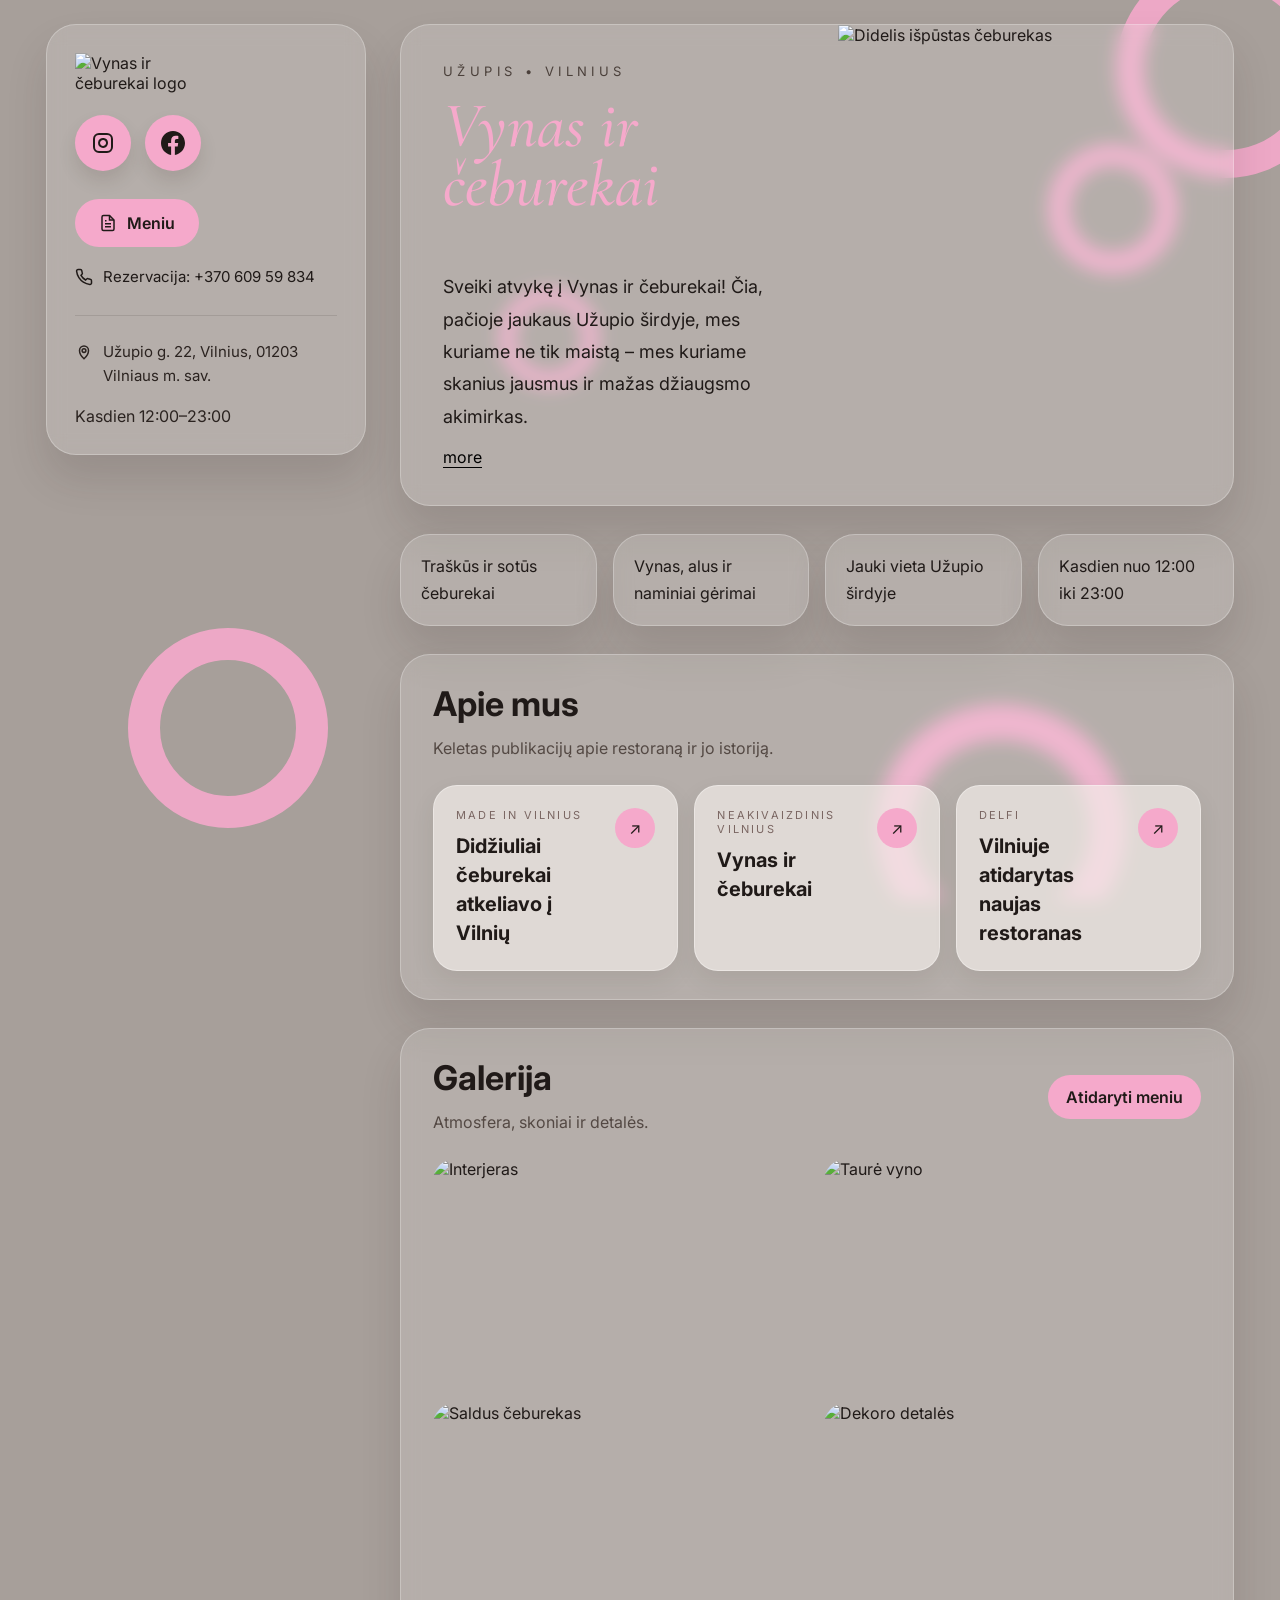
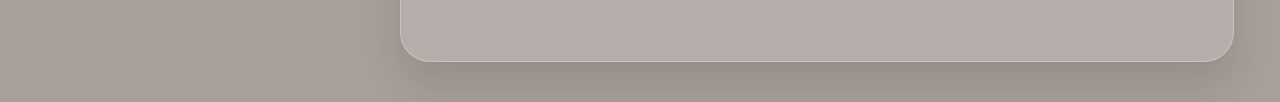
==== index.html @ b4a34dc0 "Add files via upload" ====
<!doctype html>
<html lang="lt">
  <head>
    <meta charset="UTF-8" />
    <meta name="viewport" content="width=device-width, initial-scale=1.0" />
    <title>Vynas ir čeburekai | Užupis, Vilnius</title>
    <meta
      name="description"
      content="Vynas ir čeburekai – jauki vieta Užupio širdyje: traškūs čeburekai, vynas, alus ir naminiai gėrimai. Užupio g. 22, Vilnius. Kasdien 12:00–23:00."
    />
    <link rel="preconnect" href="https://fonts.googleapis.com" />
    <link rel="preconnect" href="https://fonts.gstatic.com" crossorigin />
    <link href="https://fonts.googleapis.com/css2?family=Cormorant+Garamond:ital,wght@0,400;0,500;0,600;1,500&family=Inter:wght@400;500;600;700&display=swap" rel="stylesheet" />
    <link rel="stylesheet" href="style.css" />
  </head>
  <body>
    <div class="background-decor" aria-hidden="true">
      <span class="ring ring-1"></span>
      <span class="ring ring-2"></span>
      <span class="ring ring-3"></span>
      <span class="ring ring-4"></span>
      <span class="ring ring-5"></span>
    </div>

    <div class="page">
      <header class="layout">
        <aside class="sidebar card">
          <img src="logo.png" alt="Vynas ir čeburekai logo" class="logo" />

          <div class="socials">
            <a class="social-btn" href="https://www.instagram.com/vynas_ir_ceburekas_?igsh=MWhxOGYwc2ZreHYxZg%3D%3D&utm_source=qr" target="_blank" rel="noreferrer" aria-label="Instagram">
              <svg viewBox="0 0 24 24" fill="none" stroke="currentColor" stroke-width="2"><rect x="3" y="3" width="18" height="18" rx="5"></rect><path d="M16 11.37A4 4 0 1 1 12.63 8 4 4 0 0 1 16 11.37z"></path><line x1="17.5" y1="6.5" x2="17.51" y2="6.5"></line></svg>
            </a>
            <a class="social-btn" href="https://www.facebook.com/share/1DvEZTbnQq/?mibextid=wwXIfr" target="_blank" rel="noreferrer" aria-label="Facebook">
              <svg viewBox="0 0 24 24" fill="currentColor"><path d="M24 12.07C24 5.4 18.63 0 12 0S0 5.4 0 12.07c0 6.03 4.39 11.03 10.12 11.93v-8.44H7.08v-3.5h3.04V9.41c0-3.03 1.79-4.7 4.53-4.7 1.31 0 2.68.24 2.68.24v2.98h-1.51c-1.49 0-1.95.93-1.95 1.88v2.25h3.32l-.53 3.5h-2.79V24C19.61 23.1 24 18.1 24 12.07Z"></path></svg>
            </a>
          </div>

          <div class="sidebar-actions">
            <a class="menu-button" href="menu.pdf" target="_blank" rel="noreferrer">
              <svg viewBox="0 0 24 24" fill="none" stroke="currentColor" stroke-width="2"><path d="M14 2H6a2 2 0 0 0-2 2v16a2 2 0 0 0 2 2h12a2 2 0 0 0 2-2V8z"></path><path d="M14 2v6h6"></path><path d="M16 13H8"></path><path d="M16 17H8"></path><path d="M10 9H8"></path></svg>
              Meniu
            </a>

            <a class="phone-link" href="tel:+37060959834">
              <svg viewBox="0 0 24 24" fill="none" stroke="currentColor" stroke-width="2"><path d="M22 16.92v3a2 2 0 0 1-2.18 2 19.8 19.8 0 0 1-8.63-3.07 19.5 19.5 0 0 1-6-6A19.8 19.8 0 0 1 2.12 4.18 2 2 0 0 1 4.11 2h3a2 2 0 0 1 2 1.72c.12.9.33 1.78.62 2.62a2 2 0 0 1-.45 2.11L8 9.91a16 16 0 0 0 6.09 6.09l1.46-1.28a2 2 0 0 1 2.11-.45c.84.29 1.72.5 2.62.62A2 2 0 0 1 22 16.92Z"></path></svg>
              Rezervacija: +370 609 59 834
            </a>
          </div>

          <div class="sidebar-footer">
            <a class="address-link" href="https://maps.google.com/?q=Užupio+g.+22,+Vilnius,+01203" target="_blank" rel="noreferrer">
              <svg viewBox="0 0 24 24" fill="none" stroke="currentColor" stroke-width="2"><path d="M12 21s-6-5.33-6-11a6 6 0 1 1 12 0c0 5.67-6 11-6 11Z"></path><circle cx="12" cy="10" r="2.5"></circle></svg>
              <span>Užupio g. 22, Vilnius, 01203 Vilniaus m. sav.</span>
            </a>
            <p>Kasdien 12:00–23:00</p>
          </div>
        </aside>

        <main class="content">
          <section class="hero card">
            <div class="hero-text">
              <p class="eyebrow">UŽUPIS • VILNIUS</p>
              <h1>Vynas ir čeburekai</h1>
              <p id="introText" class="intro-text short">
                Sveiki atvykę į Vynas ir čeburekai! Čia, pačioje jaukaus Užupio širdyje, mes kuriame ne tik maistą – mes kuriame skanius jausmus ir mažas džiaugsmo akimirkas.
              </p>
              <button id="toggleText" class="more-button" type="button">more</button>
            </div>
            <div class="hero-image-wrap">
              <img src="images/hero-cheburek.jpg" alt="Didelis išpūstas čeburekas" class="hero-image" />
            </div>
          </section>

          <section class="highlights">
            <div class="highlight card">Traškūs ir sotūs čeburekai</div>
            <div class="highlight card">Vynas, alus ir naminiai gėrimai</div>
            <div class="highlight card">Jauki vieta Užupio širdyje</div>
            <div class="highlight card">Kasdien nuo 12:00 iki 23:00</div>
          </section>

          <section class="card section-card">
            <h2>Apie mus</h2>
            <p class="section-intro">Keletas publikacijų apie restoraną ir jo istoriją.</p>
            <div class="press-grid">
              <a class="press-card" href="https://madeinvilnius.lt/maistas/nauja-vietele/didziuliai-ceburekai-atkeliavo-i-vilniu-vieneto-kaina-gali-nustebinti/" target="_blank" rel="noreferrer">
                <div>
                  <p class="press-source">Made in Vilnius</p>
                  <h3>Didžiuliai čeburekai atkeliavo į Vilnių</h3>
                </div>
                <span class="link-icon">↗</span>
              </a>
              <a class="press-card" href="https://neakivaizdinisvilnius.lt/en/leisure/vynas-ir-ceburekai/" target="_blank" rel="noreferrer">
                <div>
                  <p class="press-source">Neakivaizdinis Vilnius</p>
                  <h3>Vynas ir čeburekai</h3>
                </div>
                <span class="link-icon">↗</span>
              </a>
              <a class="press-card" href="https://www.delfi.lt/maistas/kur-pavalgyti/vilniuje-atidarytas-naujas-restoranas-kur-galima-paragauti-milzinisku-cebureku-stebina-ne-tik-dydis-bet-ir-kaina-120036970" target="_blank" rel="noreferrer">
                <div>
                  <p class="press-source">Delfi</p>
                  <h3>Vilniuje atidarytas naujas restoranas</h3>
                </div>
                <span class="link-icon">↗</span>
              </a>
            </div>
          </section>

          <section class="card section-card">
            <div class="section-head">
              <div>
                <h2>Galerija</h2>
                <p class="section-intro">Atmosfera, skoniai ir detalės.</p>
              </div>
              <a class="menu-button menu-button-small" href="menu.pdf" target="_blank" rel="noreferrer">Atidaryti meniu</a>
            </div>
            <div class="gallery-grid">
              <img src="images/interior-shelf.jpg" alt="Interjeras" />
              <img src="images/wine-glass.jpg" alt="Taurė vyno" />
              <img src="images/sweet-cheburek.jpg" alt="Saldus čeburekas" />
              <img src="images/decor-bottles.jpg" alt="Dekoro detalės" />
            </div>
          </section>
        </main>
      </header>
    </div>

    <script src="script.js"></script>
  </body>
</html>
---- style.css ----
:root {
  --bg: #a79f9a;
  --card: rgba(255,255,255,0.16);
  --card-strong: rgba(243,238,233,0.68);
  --text: #201a18;
  --muted: #544944;
  --line: rgba(255,255,255,0.26);
  --pink: #f5a9cb;
  --pink-hover: #f7b8d3;
  --shadow: 0 24px 40px rgba(47, 33, 28, 0.13);
  --radius: 30px;
}

* { box-sizing: border-box; }
html { scroll-behavior: smooth; }
body {
  margin: 0;
  font-family: "Inter", system-ui, sans-serif;
  background: var(--bg);
  color: var(--text);
  min-height: 100vh;
}

a { color: inherit; text-decoration: none; }
button { font: inherit; }
img { display: block; max-width: 100%; }

.background-decor {
  position: fixed;
  inset: 0;
  overflow: hidden;
  pointer-events: none;
}
.ring {
  position: absolute;
  border-radius: 999px;
  border: 28px solid var(--pink);
  opacity: 0.9;
}
.ring-1 { width: 220px; height: 220px; top: -42px; right: -56px; }
.ring-2 { width: 100px; height: 100px; top: 32%; left: 39%; border-width: 16px; }
.ring-3 { width: 130px; height: 130px; top: 16%; right: 8%; border-width: 22px; }
.ring-4 { width: 200px; height: 200px; bottom: 8%; left: 10%; border-width: 32px; }
.ring-5 { width: 250px; height: 250px; bottom: -54px; right: 12%; border-width: 36px; }

.page {
  position: relative;
  z-index: 1;
  max-width: 1220px;
  margin: 0 auto;
  padding: 24px 16px 40px;
}
.layout {
  display: grid;
  grid-template-columns: 320px 1fr;
  gap: 34px;
  align-items: start;
}
.card {
  background: var(--card);
  border: 1px solid var(--line);
  box-shadow: var(--shadow);
  backdrop-filter: blur(9px);
  -webkit-backdrop-filter: blur(9px);
  border-radius: var(--radius);
}
.sidebar {
  position: sticky;
  top: 24px;
  padding: 28px;
}
.logo {
  width: 128px;
  height: auto;
}
.socials {
  display: flex;
  gap: 14px;
  margin-top: 22px;
}
.social-btn {
  width: 56px;
  height: 56px;
  border-radius: 999px;
  display: inline-flex;
  align-items: center;
  justify-content: center;
  background: var(--pink);
  box-shadow: 0 10px 18px rgba(47, 33, 28, 0.12);
  transition: transform .2s ease, background .2s ease;
}
.social-btn:hover { background: var(--pink-hover); transform: translateY(-1px); }
.social-btn svg { width: 24px; height: 24px; }
.sidebar-actions { margin-top: 28px; display: grid; gap: 18px; }
.menu-button {
  display: inline-flex;
  align-items: center;
  gap: 10px;
  width: fit-content;
  padding: 14px 24px;
  background: var(--pink);
  border-radius: 999px;
  font-weight: 600;
  transition: background .2s ease, transform .2s ease;
}
.menu-button:hover { background: var(--pink-hover); transform: translateY(-1px); }
.menu-button svg { width: 18px; height: 18px; }
.phone-link,
.address-link {
  display: flex;
  gap: 10px;
  align-items: flex-start;
  font-size: 15px;
  line-height: 1.6;
}
.phone-link svg,
.address-link svg { width: 18px; height: 18px; margin-top: 3px; flex: 0 0 auto; }
.sidebar-footer {
  margin-top: 26px;
  padding-top: 24px;
  border-top: 1px solid rgba(32,26,24,.12);
  color: #2b2320;
}
.sidebar-footer p { margin: 18px 0 0; }
.content { display: grid; gap: 28px; }
.hero {
  overflow: hidden;
  display: grid;
  grid-template-columns: 1.05fr 0.95fr;
  min-height: 360px;
}
.hero-text {
  padding: 38px 42px;
  display: flex;
  flex-direction: column;
  justify-content: center;
}
.eyebrow {
  margin: 0 0 18px;
  font-size: 13px;
  letter-spacing: 0.34em;
  color: #4b403b;
}
.hero h1 {
  margin: 0;
  font-family: "Cormorant Garamond", serif;
  font-style: italic;
  font-weight: 500;
  font-size: clamp(56px, 5vw, 76px);
  line-height: 0.92;
  color: var(--pink);
}
.intro-text {
  margin: 24px 0 0;
  max-width: 720px;
  font-size: 18px;
  line-height: 1.8;
  white-space: pre-line;
}
.more-button {
  margin-top: 14px;
  align-self: flex-start;
  background: transparent;
  border: 0;
  padding: 0;
  text-decoration: underline;
  text-underline-offset: 4px;
  cursor: pointer;
}
.hero-image-wrap {
  position: relative;
  min-height: 100%;
}
.hero-image {
  width: 100%;
  height: 100%;
  object-fit: cover;
  object-position: center;
}
.highlights {
  display: grid;
  grid-template-columns: repeat(4, minmax(0, 1fr));
  gap: 16px;
}
.highlight {
  padding: 18px 20px;
  line-height: 1.7;
}
.section-card { padding: 28px 32px; }
.section-head {
  display: flex;
  align-items: center;
  justify-content: space-between;
  gap: 18px;
  flex-wrap: wrap;
}
.section-card h2 {
  margin: 0;
  font-size: 34px;
}
.section-intro {
  margin: 10px 0 0;
  color: var(--muted);
  line-height: 1.8;
}
.press-grid {
  margin-top: 22px;
  display: grid;
  grid-template-columns: repeat(3, minmax(0, 1fr));
  gap: 16px;
}
.press-card {
  display: flex;
  justify-content: space-between;
  gap: 14px;
  padding: 22px;
  border-radius: 24px;
  background: var(--card-strong);
  border: 1px solid rgba(255,255,255,.35);
  box-shadow: 0 10px 24px rgba(47, 33, 28, 0.08);
  transition: transform .2s ease;
}
.press-card:hover { transform: translateY(-2px); }
.press-source {
  margin: 0;
  font-size: 11px;
  text-transform: uppercase;
  letter-spacing: 0.2em;
  color: #7a6662;
}
.press-card h3 {
  margin: 10px 0 0;
  font-size: 20px;
  line-height: 1.45;
}
.link-icon {
  width: 40px;
  height: 40px;
  border-radius: 999px;
  display: inline-flex;
  align-items: center;
  justify-content: center;
  background: var(--pink);
  flex: 0 0 auto;
}
.gallery-grid {
  margin-top: 22px;
  display: grid;
  grid-template-columns: repeat(2, minmax(0, 1fr));
  gap: 14px;
}
.gallery-grid img {
  width: 100%;
  height: 230px;
  object-fit: cover;
  border-radius: 22px;
  transition: transform .35s ease;
}
.gallery-grid img:hover { transform: scale(1.02); }
.menu-button-small { padding: 12px 18px; }

@media (max-width: 1024px) {
  .layout { grid-template-columns: 1fr; }
  .sidebar { position: static; }
  .hero { grid-template-columns: 1fr; }
  .hero-text { padding-bottom: 24px; }
  .hero-image-wrap { height: 340px; }
  .highlights { grid-template-columns: repeat(2, minmax(0, 1fr)); }
  .press-grid { grid-template-columns: 1fr; }
}

@media (max-width: 640px) {
  .page { padding: 16px 12px 32px; }
  .sidebar { padding: 22px; }
  .logo { width: 112px; }
  .hero-text { padding: 28px 22px 20px; }
  .eyebrow { margin-bottom: 14px; }
  .hero h1 { font-size: 56px; }
  .intro-text { font-size: 17px; line-height: 1.75; }
  .hero-image-wrap { height: 260px; }
  .highlights { grid-template-columns: 1fr; }
  .section-card { padding: 22px; }
  .section-card h2 { font-size: 30px; }
  .gallery-grid { grid-template-columns: 1fr 1fr; gap: 10px; }
  .gallery-grid img { height: 160px; }
  .ring-1 { width: 170px; height: 170px; }
  .ring-4 { width: 140px; height: 140px; }
  .ring-5 { width: 180px; height: 180px; }
}
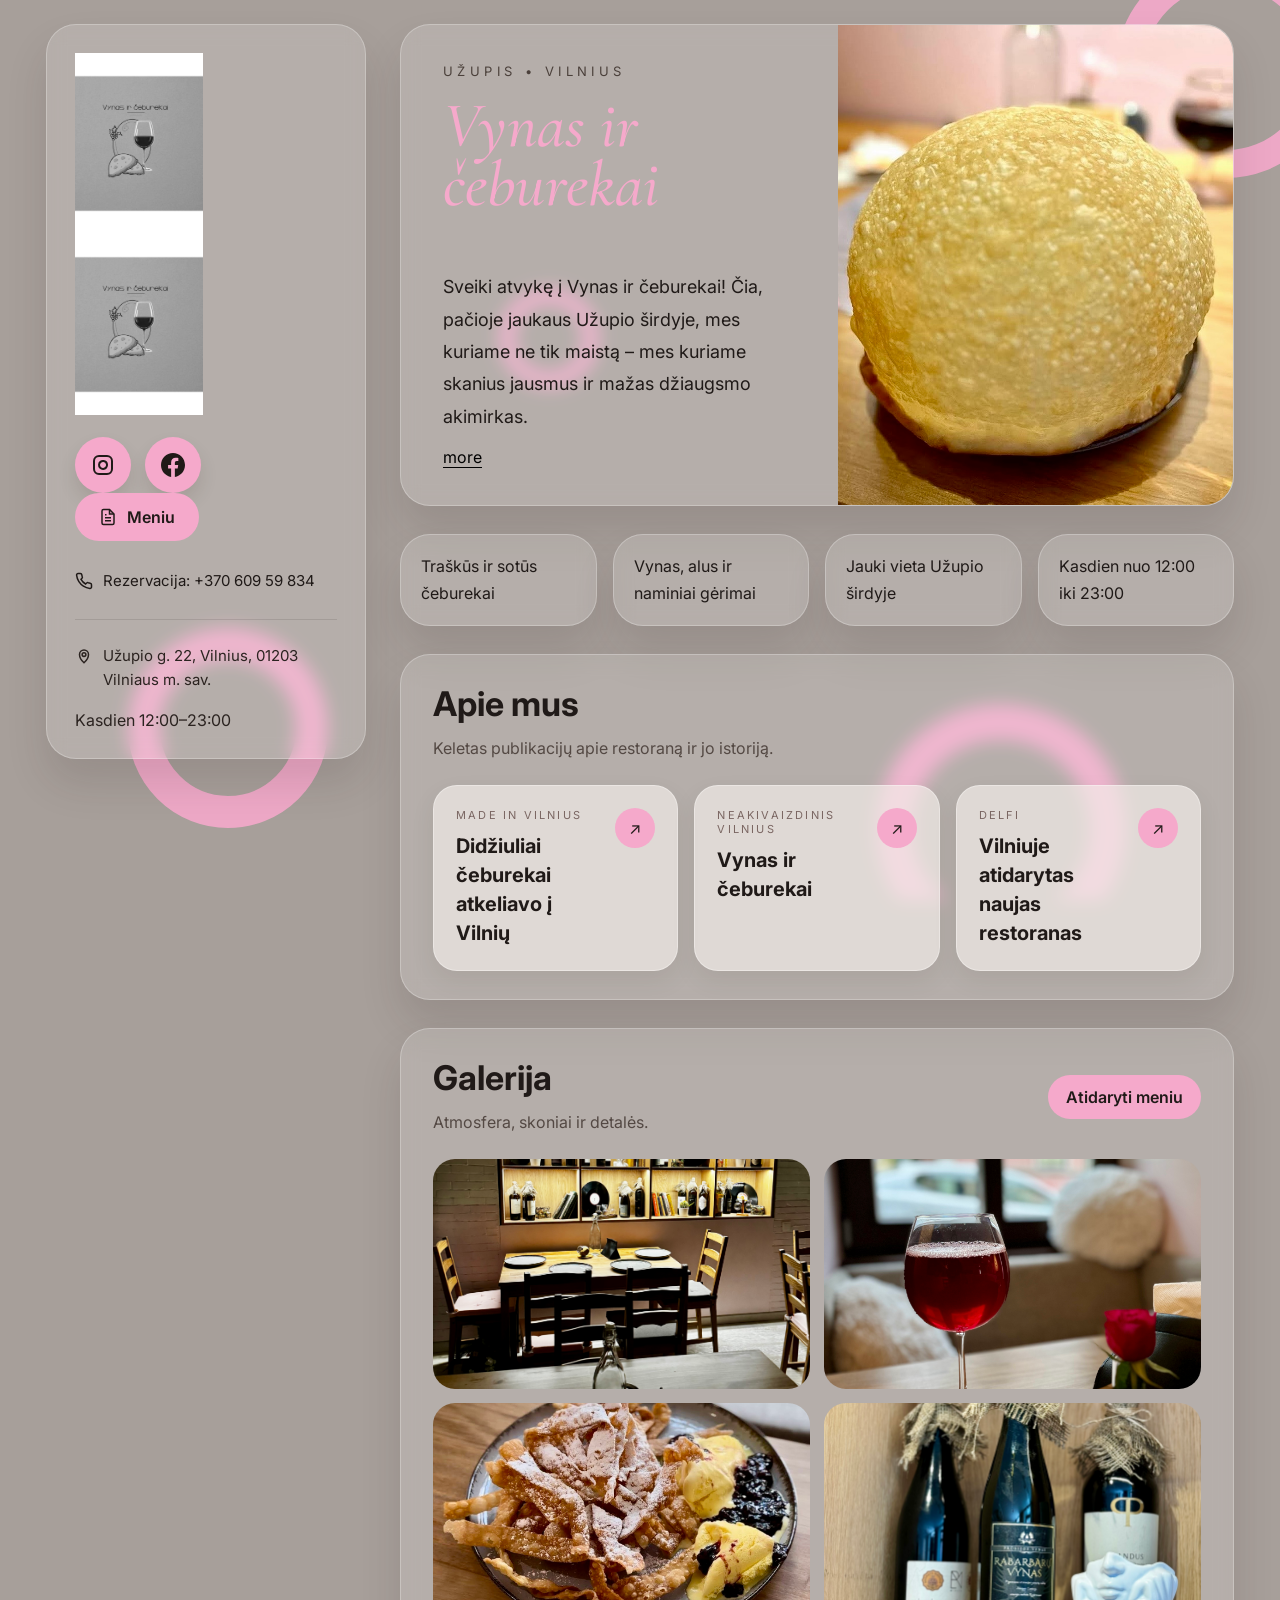
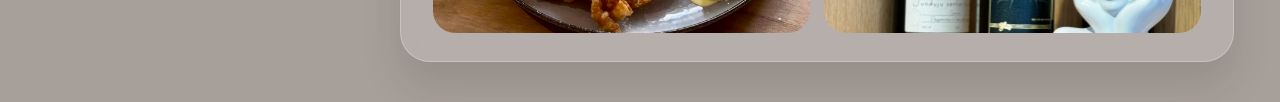
==== commit 757bc506: "Update index.html" ====
--- a/index.html
+++ b/index.html
@@ -27,26 +27,32 @@
         <aside class="sidebar card">
           <img src="logo.png" alt="Vynas ir čeburekai logo" class="logo" />
 
-          <div class="socials">
-            <a class="social-btn" href="https://www.instagram.com/vynas_ir_ceburekas_?igsh=MWhxOGYwc2ZreHYxZg%3D%3D&utm_source=qr" target="_blank" rel="noreferrer" aria-label="Instagram">
-              <svg viewBox="0 0 24 24" fill="none" stroke="currentColor" stroke-width="2"><rect x="3" y="3" width="18" height="18" rx="5"></rect><path d="M16 11.37A4 4 0 1 1 12.63 8 4 4 0 0 1 16 11.37z"></path><line x1="17.5" y1="6.5" x2="17.51" y2="6.5"></line></svg>
-            </a>
-            <a class="social-btn" href="https://www.facebook.com/share/1DvEZTbnQq/?mibextid=wwXIfr" target="_blank" rel="noreferrer" aria-label="Facebook">
-              <svg viewBox="0 0 24 24" fill="currentColor"><path d="M24 12.07C24 5.4 18.63 0 12 0S0 5.4 0 12.07c0 6.03 4.39 11.03 10.12 11.93v-8.44H7.08v-3.5h3.04V9.41c0-3.03 1.79-4.7 4.53-4.7 1.31 0 2.68.24 2.68.24v2.98h-1.51c-1.49 0-1.95.93-1.95 1.88v2.25h3.32l-.53 3.5h-2.79V24C19.61 23.1 24 18.1 24 12.07Z"></path></svg>
-            </a>
-          </div>
+         <div class="sidebar-top">
+  <img src="logo.png" alt="Vynas ir čeburekai logo" class="logo" />
 
-          <div class="sidebar-actions">
-            <a class="menu-button" href="menu.pdf" target="_blank" rel="noreferrer">
-              <svg viewBox="0 0 24 24" fill="none" stroke="currentColor" stroke-width="2"><path d="M14 2H6a2 2 0 0 0-2 2v16a2 2 0 0 0 2 2h12a2 2 0 0 0 2-2V8z"></path><path d="M14 2v6h6"></path><path d="M16 13H8"></path><path d="M16 17H8"></path><path d="M10 9H8"></path></svg>
-              Meniu
-            </a>
+  <div class="sidebar-top-right">
+    <div class="socials">
+      <a class="social-btn" href="https://www.instagram.com/vynas_ir_ceburekas_?igsh=MWhxOGYwc2ZreHYxZg%3D%3D&utm_source=qr" target="_blank" rel="noreferrer" aria-label="Instagram">
+        <svg viewBox="0 0 24 24" fill="none" stroke="currentColor" stroke-width="2"><rect x="3" y="3" width="18" height="18" rx="5"></rect><path d="M16 11.37A4 4 0 1 1 12.63 8 4 4 0 0 1 16 11.37z"></path><line x1="17.5" y1="6.5" x2="17.51" y2="6.5"></line></svg>
+      </a>
+      <a class="social-btn" href="https://www.facebook.com/share/1DvEZTbnQq/?mibextid=wwXIfr" target="_blank" rel="noreferrer" aria-label="Facebook">
+        <svg viewBox="0 0 24 24" fill="currentColor"><path d="M24 12.07C24 5.4 18.63 0 12 0S0 5.4 0 12.07c0 6.03 4.39 11.03 10.12 11.93v-8.44H7.08v-3.5h3.04V9.41c0-3.03 1.79-4.7 4.53-4.7 1.31 0 2.68.24 2.68.24v2.98h-1.51c-1.49 0-1.95.93-1.95 1.88v2.25h3.32l-.53 3.5h-2.79V24C19.61 23.1 24 18.1 24 12.07Z"></path></svg>
+      </a>
+    </div>
 
-            <a class="phone-link" href="tel:+37060959834">
-              <svg viewBox="0 0 24 24" fill="none" stroke="currentColor" stroke-width="2"><path d="M22 16.92v3a2 2 0 0 1-2.18 2 19.8 19.8 0 0 1-8.63-3.07 19.5 19.5 0 0 1-6-6A19.8 19.8 0 0 1 2.12 4.18 2 2 0 0 1 4.11 2h3a2 2 0 0 1 2 1.72c.12.9.33 1.78.62 2.62a2 2 0 0 1-.45 2.11L8 9.91a16 16 0 0 0 6.09 6.09l1.46-1.28a2 2 0 0 1 2.11-.45c.84.29 1.72.5 2.62.62A2 2 0 0 1 22 16.92Z"></path></svg>
-              Rezervacija: +370 609 59 834
-            </a>
-          </div>
+    <a class="menu-button" href="menu.pdf" target="_blank" rel="noreferrer">
+      <svg viewBox="0 0 24 24" fill="none" stroke="currentColor" stroke-width="2"><path d="M14 2H6a2 2 0 0 0-2 2v16a2 2 0 0 0 2 2h12a2 2 0 0 0 2-2V8z"></path><path d="M14 2v6h6"></path><path d="M16 13H8"></path><path d="M16 17H8"></path><path d="M10 9H8"></path></svg>
+      Meniu
+    </a>
+  </div>
+</div>
+
+<div class="sidebar-actions">
+  <a class="phone-link" href="tel:+37060959834">
+    <svg viewBox="0 0 24 24" fill="none" stroke="currentColor" stroke-width="2"><path d="M22 16.92v3a2 2 0 0 1-2.18 2 19.8 19.8 0 0 1-8.63-3.07 19.5 19.5 0 0 1-6-6A19.8 19.8 0 0 1 2.12 4.18 2 2 0 0 1 4.11 2h3a2 2 0 0 1 2 1.72c.12.9.33 1.78.62 2.62a2 2 0 0 1-.45 2.11L8 9.91a16 16 0 0 0 6.09 6.09l1.46-1.28a2 2 0 0 1 2.11-.45c.84.29 1.72.5 2.62.62A2 2 0 0 1 22 16.92Z"></path></svg>
+    Rezervacija: +370 609 59 834
+  </a>
+</div>
 
           <div class="sidebar-footer">
             <a class="address-link" href="https://maps.google.com/?q=Užupio+g.+22,+Vilnius,+01203" target="_blank" rel="noreferrer">
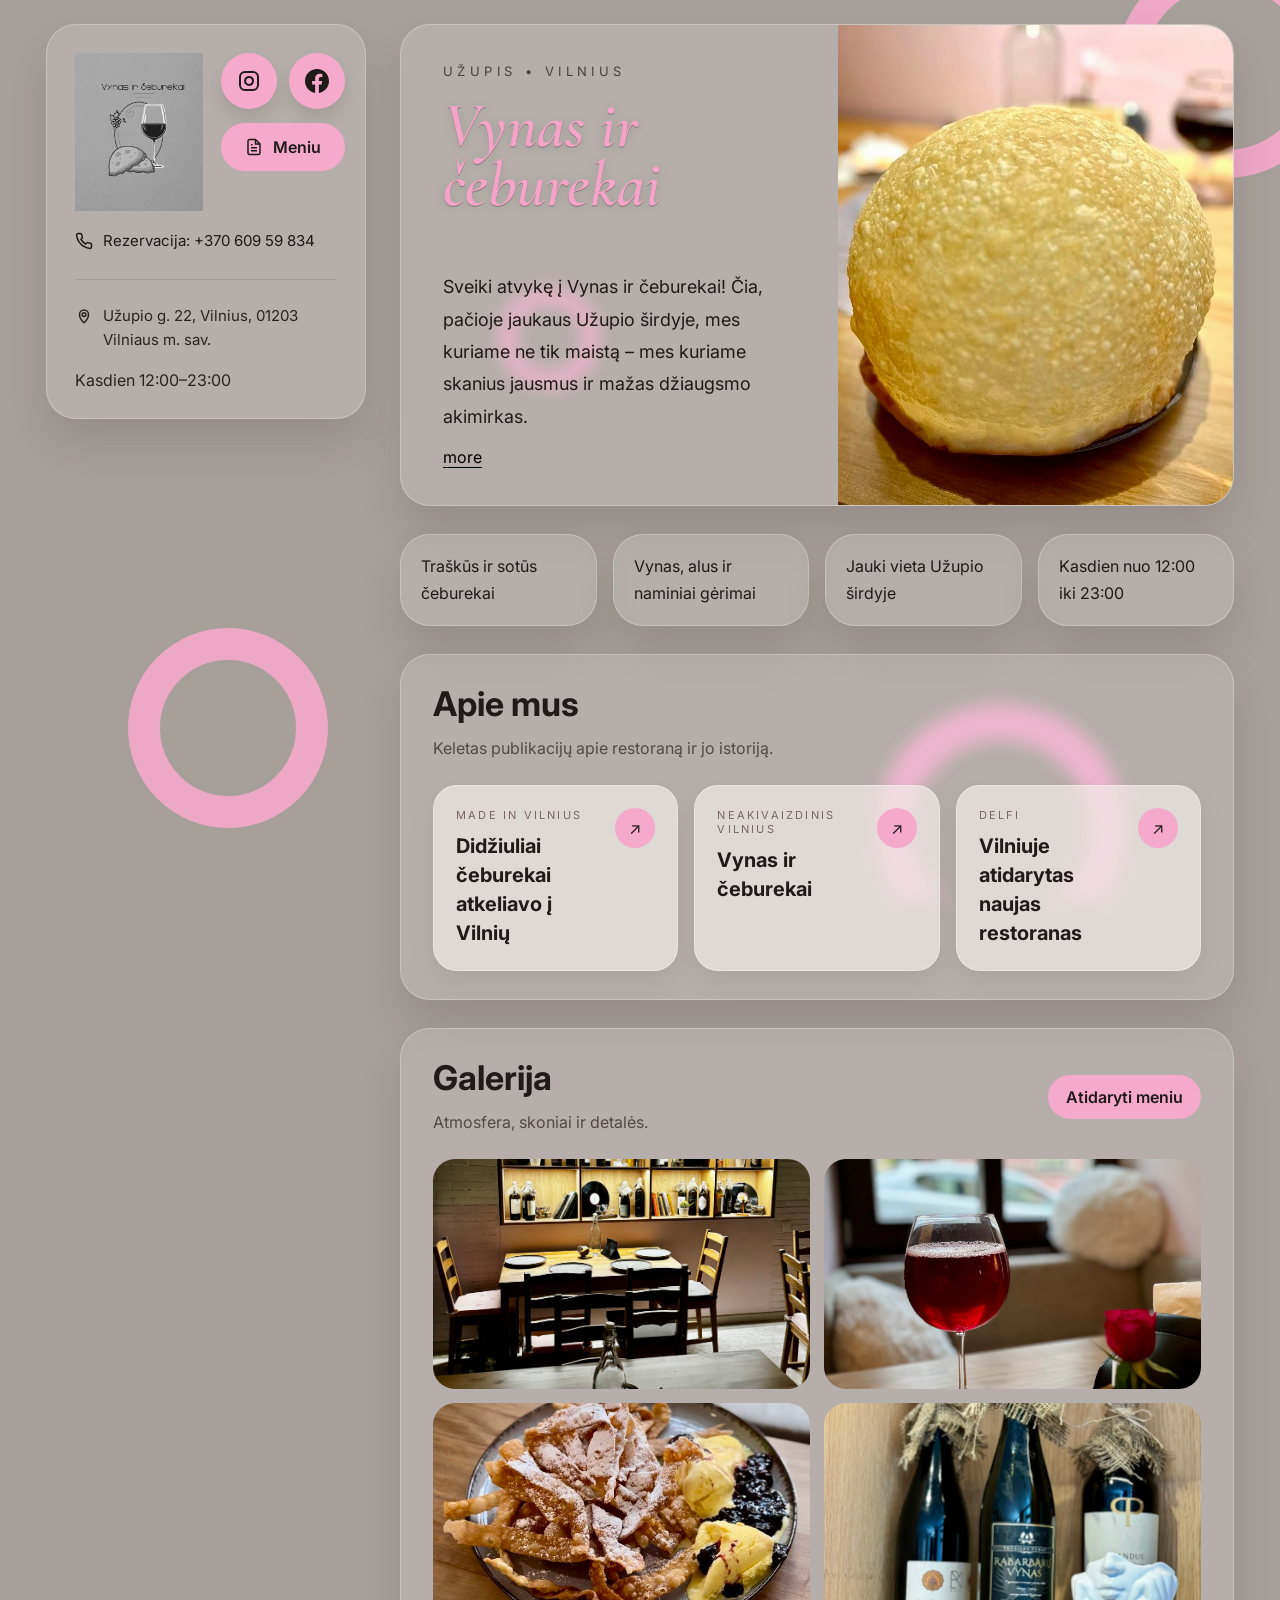
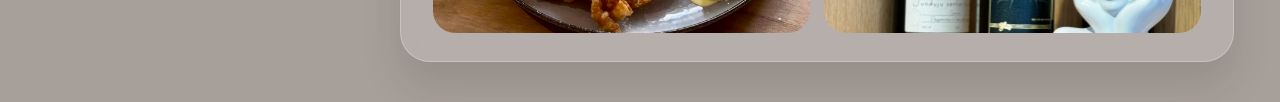
==== commit ed89884a: "Update index.html" ====
--- a/index.html
+++ b/index.html
@@ -25,8 +25,7 @@
     <div class="page">
       <header class="layout">
         <aside class="sidebar card">
-          <img src="logo.png" alt="Vynas ir čeburekai logo" class="logo" />
-
+         
          <div class="sidebar-top">
   <img src="logo.png" alt="Vynas ir čeburekai logo" class="logo" />
 
--- a/style.css
+++ b/style.css
@@ -72,11 +72,30 @@
 .logo {
   width: 128px;
   height: auto;
+  }
+  .sidebar-top {
+  display: flex;
+  align-items: flex-start;
+  justify-content: space-between;
+  gap: 18px;
+}
+
+.sidebar-top-right {
+  display: flex;
+  flex-direction: column;
+  align-items: flex-start;
+  gap: 14px;
+  flex: 1;
+}
+
+.sidebar-top-right .menu-button {
+  width: 100%;
+  justify-content: center;
 }
 .socials {
   display: flex;
-  gap: 14px;
-  margin-top: 22px;
+  gap: 12px;
+  margin-top: 0;
 }
 .social-btn {
   width: 56px;
@@ -91,7 +110,7 @@
 }
 .social-btn:hover { background: var(--pink-hover); transform: translateY(-1px); }
 .social-btn svg { width: 24px; height: 24px; }
-.sidebar-actions { margin-top: 28px; display: grid; gap: 18px; }
+.sidebar-actions { margin-top: 18px; display: grid; gap: 16px; }
 .menu-button {
   display: inline-flex;
   align-items: center;
@@ -145,10 +164,13 @@
   margin: 0;
   font-family: "Cormorant Garamond", serif;
   font-style: italic;
-  font-weight: 500;
+  font-weight: 600;
   font-size: clamp(56px, 5vw, 76px);
   line-height: 0.92;
-  color: var(--pink);
+  color: #f3a4c8;
+  text-shadow:
+    0 1px 0 rgba(77, 64, 59, 0.45),
+    0 2px 10px rgba(77, 64, 59, 0.18);
 }
 .intro-text {
   margin: 24px 0 0;
@@ -286,4 +308,32 @@
   .ring-1 { width: 170px; height: 170px; }
   .ring-4 { width: 140px; height: 140px; }
   .ring-5 { width: 180px; height: 180px; }
-}
+    .sidebar-top {
+    align-items: center;
+  }
+
+  .sidebar-top-right {
+    gap: 12px;
+  }
+
+  .sidebar-top-right .menu-button {
+    padding: 12px 18px;
+  }
+
+  .social-btn {
+    width: 52px;
+    height: 52px;
+  }
+
+  .hero h1 {
+    font-size: 60px;
+    text-shadow:
+      0 1px 0 rgba(77, 64, 59, 0.55),
+      0 2px 14px rgba(77, 64, 59, 0.22);
+  }
+
+  .ring-2,
+  .ring-3 {
+    opacity: 0.35;
+  }
+}
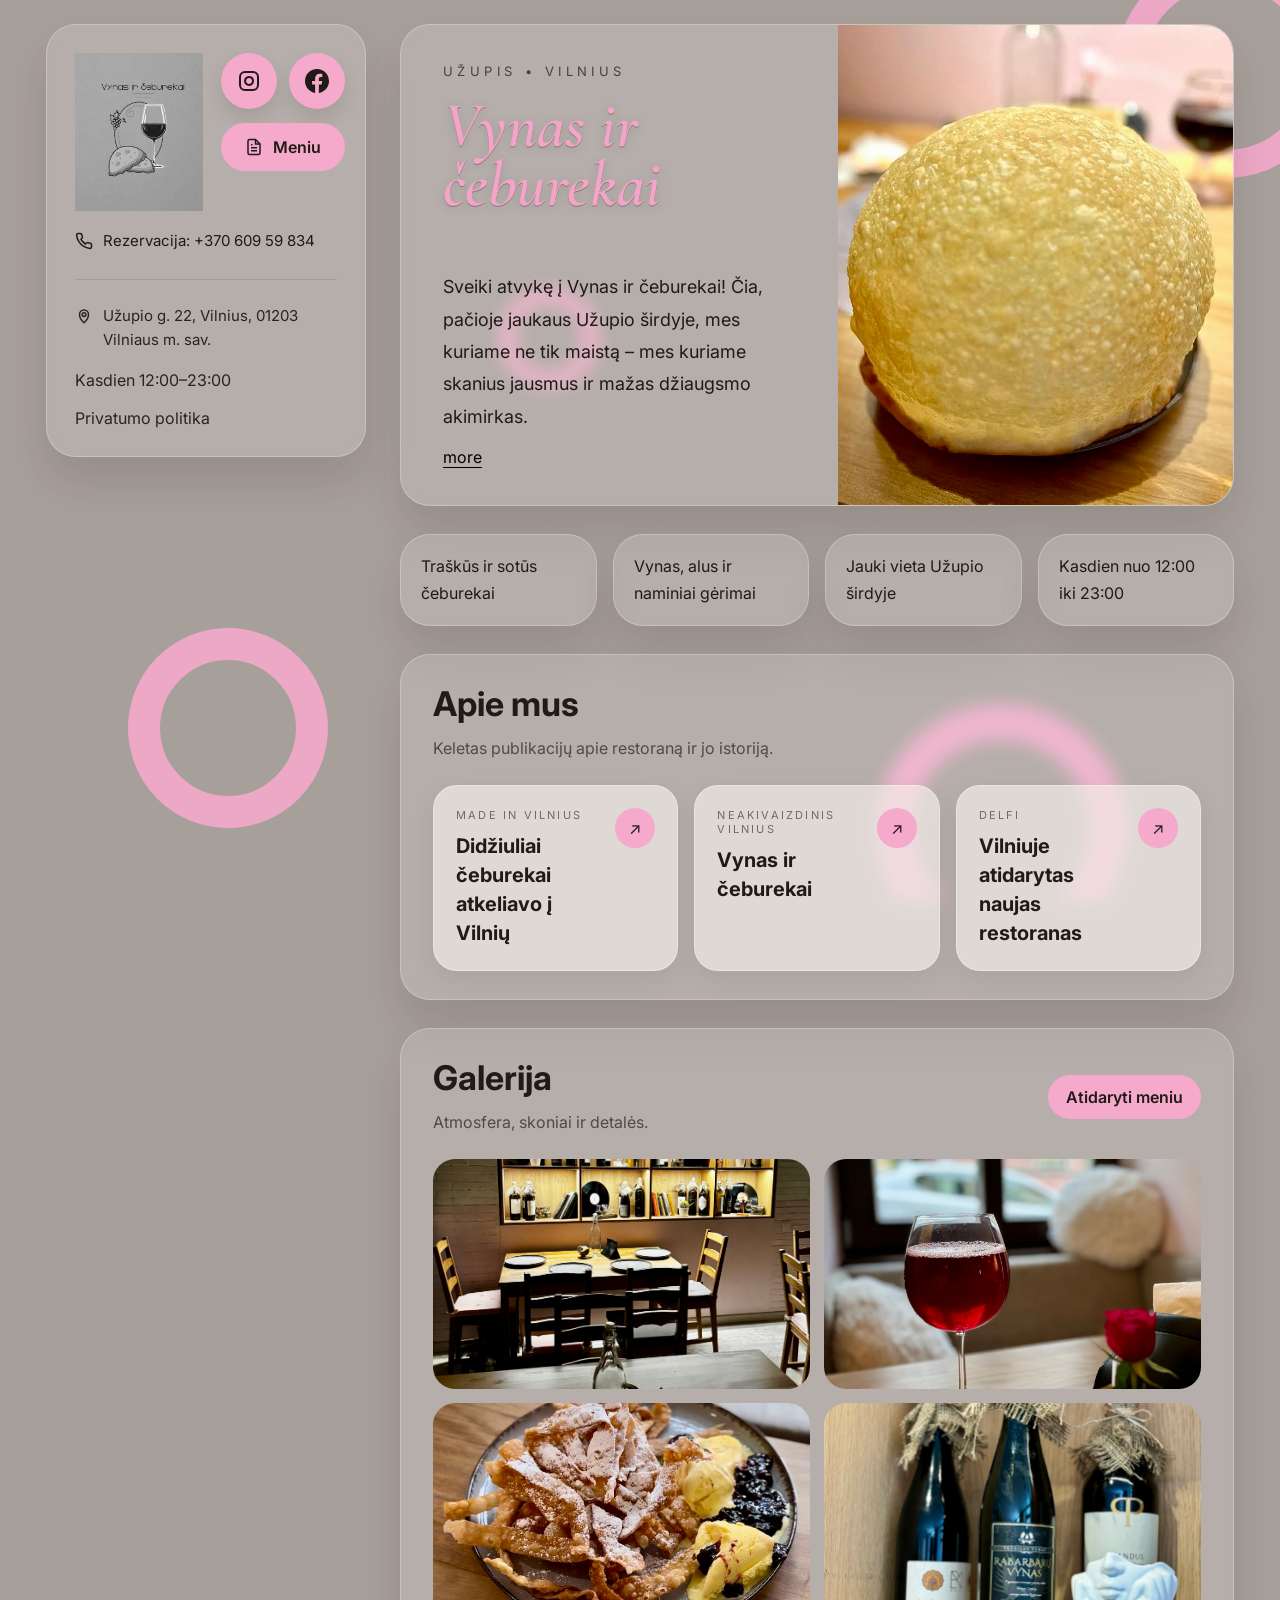
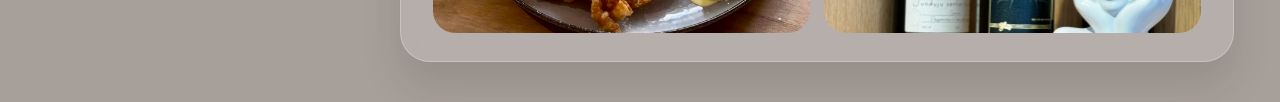
==== commit c6102448: "Update index.html" ====
--- a/index.html
+++ b/index.html
@@ -59,6 +59,9 @@
               <span>Užupio g. 22, Vilnius, 01203 Vilniaus m. sav.</span>
             </a>
             <p>Kasdien 12:00–23:00</p>
+             <p class="privacy-link-wrap">
+    <a href="privatumo-politika.html" class="privacy-link">Privatumo politika</a>
+  </p>          
           </div>
         </aside>
 
